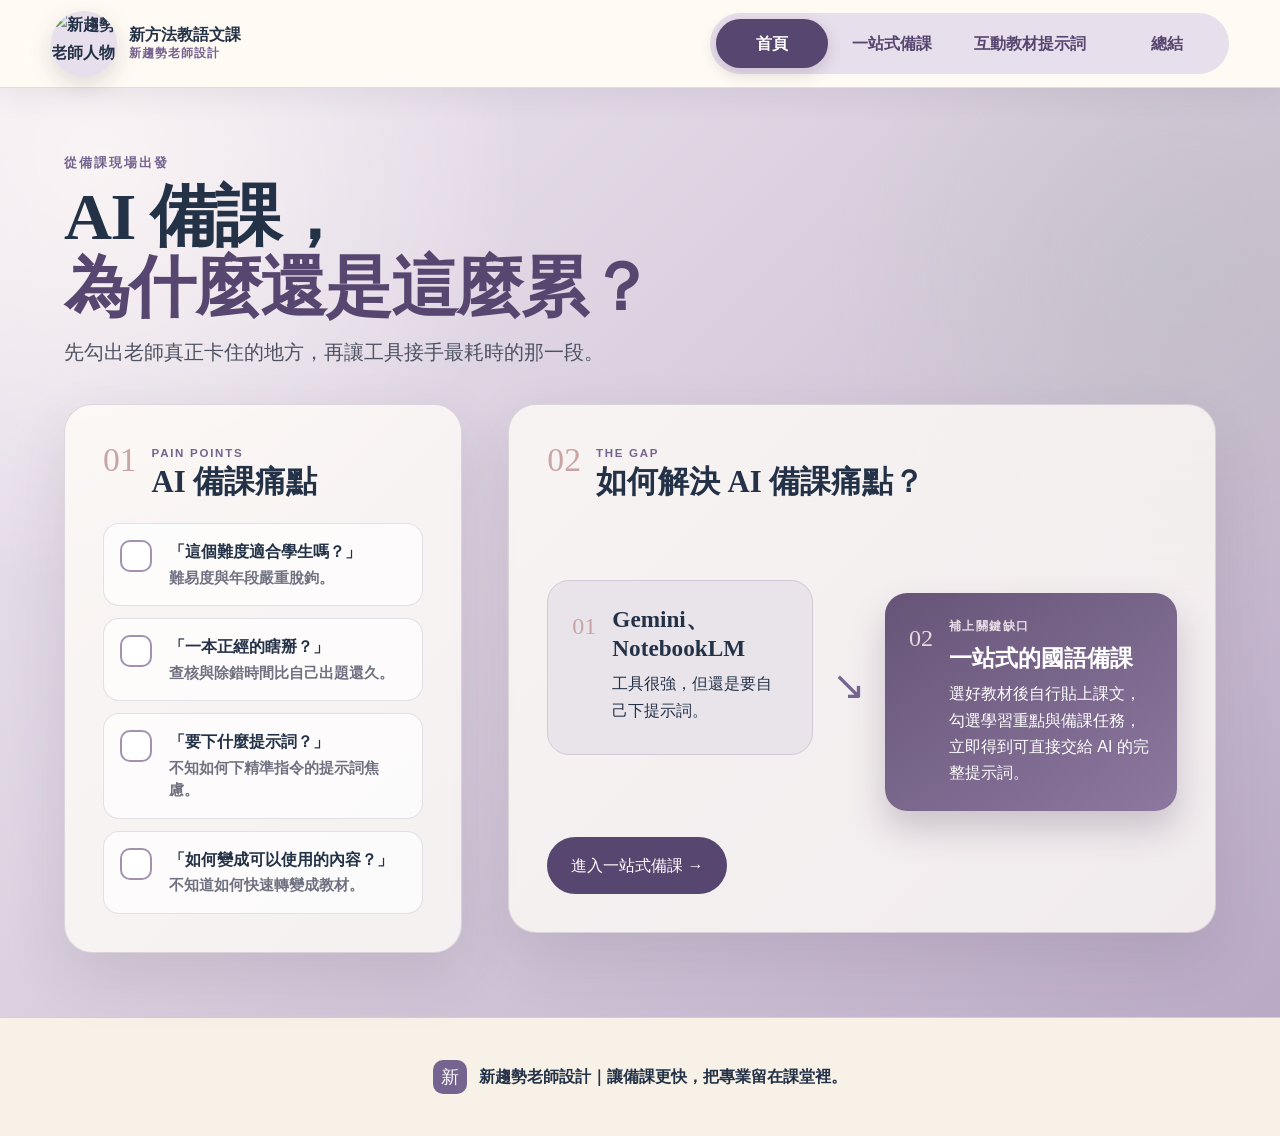
==== index.html @ d9514233 "匯入朋友 lesson-prep-public 並換新趨勢老師品牌＋第一輪優化" ====
<!doctype html>
<html lang="zh-Hant">
<head>
  <meta charset="utf-8">
  <meta name="viewport" content="width=device-width, initial-scale=1">
  <meta name="description" content="新趨勢老師設計的國語備課工具：從 AI 備課痛點出發，自行貼上課文、聚焦學習重點並產生完整共備提示詞。">
  <title>與 AI 共備：一站式的國語備課｜新趨勢老師高效版</title>
  <link rel="stylesheet" href="styles.css?v=20261012-interactive-links">
</head>
<body>
  <a class="skip-link" href="#home-panel">跳到主要內容</a>
  <header class="site-header">
    <a class="brand" href="#home" data-tab-link="home" aria-label="回到首頁">
      <img class="brand-avatar" src="assets/my-avatar.png" alt="新趨勢老師人物 Logo">
      <span class="brand-copy"><strong>新方法教語文課</strong><small>新趨勢老師設計</small></span>
    </a>
    <nav class="page-tabs" role="tablist" aria-label="演講分頁">
      <button type="button" id="tab-home" role="tab" aria-selected="true" aria-controls="home-panel" data-tab="home">首頁</button>
      <button type="button" id="tab-prep" role="tab" aria-selected="false" aria-controls="prep-panel" data-tab="prep" tabindex="-1">一站式備課</button>
      <button type="button" id="tab-interactive" role="tab" aria-selected="false" aria-controls="interactive-panel" data-tab="interactive" tabindex="-1">互動教材提示詞</button>
      <button type="button" id="tab-closing" role="tab" aria-selected="false" aria-controls="closing-panel" data-tab="closing" tabindex="-1">總結</button>
    </nav>
  </header>

  <main>
    <section class="page-panel home-page" id="home-panel" role="tabpanel" aria-labelledby="tab-home">
      <div class="presentation-home">
        <div class="home-intro">
          <p class="eyebrow">從備課現場出發</p>
          <h1>AI 備課，<br><em>為什麼還是這麼累？</em></h1>
          <p class="home-lead">先勾出老師真正卡住的地方，再讓工具接手最耗時的那一段。</p>
        </div>
        <section class="pain-section" aria-labelledby="pain-title">
          <div class="presentation-heading"><span>01</span><div><p>PAIN POINTS</p><h2 id="pain-title">AI 備課痛點</h2></div></div>
          <div class="pain-grid">
            <label class="pain-card"><input type="checkbox"><span class="pain-check" aria-hidden="true">✓</span><span><strong>「這個難度適合學生嗎？」</strong><small>難易度與年段嚴重脫鉤。</small></span></label>
            <label class="pain-card"><input type="checkbox"><span class="pain-check" aria-hidden="true">✓</span><span><strong>「一本正經的瞎掰？」</strong><small>查核與除錯時間比自己出題還久。</small></span></label>
            <label class="pain-card"><input type="checkbox"><span class="pain-check" aria-hidden="true">✓</span><span><strong>「要下什麼提示詞？」</strong><small>不知如何下精準指令的提示詞焦慮。</small></span></label>
            <label class="pain-card"><input type="checkbox"><span class="pain-check" aria-hidden="true">✓</span><span><strong>「如何變成可以使用的內容？」</strong><small>不知道如何快速轉變成教材。</small></span></label>
          </div>
        </section>
        <section class="solution-section" aria-labelledby="solution-title">
          <div class="presentation-heading"><span>02</span><div><p>THE GAP</p><h2 id="solution-title">如何解決 AI 備課痛點？</h2></div></div>
          <div class="solution-stair" aria-label="兩階段解決路徑">
            <article class="solution-step first"><span class="step-number">01</span><div><h3>Gemini、NotebookLM</h3><p>工具很強，但還是要自己下提示詞。</p></div></article>
            <div class="stair-arrow" aria-hidden="true">↘</div>
            <article class="solution-step second"><span class="step-number">02</span><div><p class="gap-label">補上關鍵缺口</p><h3>一站式的國語備課</h3><p>選好教材後自行貼上課文，勾選學習重點與備課任務，立即得到可直接交給 AI 的完整提示詞。</p></div></article>
          </div>
          <button class="primary presentation-cta" type="button" data-tab-jump="prep">進入一站式備課 →</button>
        </section>
      </div>
    </section>

    <section class="page-panel" id="prep-panel" role="tabpanel" aria-labelledby="tab-prep" hidden>
      <section class="hero prep-hero">
        <div class="hero-grid" id="top">
          <div>
            <p class="eyebrow">老師的國語備課捷徑・高效版</p>
            <h1>與 AI 共備：<br><em class="nowrap">一站式的國語備課</em></h1>
            <p class="lead">選好教材後自行貼上課文，勾選學習重點與備課任務，立即組成可直接交給 AI 的完整提示詞。</p>
            <a class="primary" href="#lesson-picker">開始備課</a>
          </div>
          <div class="hero-note" aria-label="四步驟說明">
            <span>01</span><p><b>選教材</b><br>版本、年級、課次、文體</p>
            <span>02</span><p><b>貼課文</b><br>由使用者自行貼上全文</p>
            <span>03</span><p><b>聚焦重點</b><br>選擇學習階段與學習重點</p>
            <span>04</span><p><b>交給 AI</b><br>複製提示詞，貼到 AI 直接對話使用</p>
          </div>
        </div>
      </section>
      <section class="section picker-section" id="lesson-picker" aria-labelledby="picker-title">
        <div class="section-heading"><p class="step">STEP 01</p><h2 id="picker-title">選擇這次要備的課</h2></div>
        <div class="picker-card">
          <label>課本版本<select id="publisher"><option value="">請選擇版本</option></select></label>
          <label>年級與冊別<select id="grade" disabled><option value="">請先選版本</option></select></label>
          <label>課次<select id="lesson" disabled><option value="">請先選年級</option></select></label>
          <label>文體<select id="genre"><option value="">請選擇文體</option><option value="記敘文">記敘文</option><option value="說明文">說明文</option><option value="議論文">議論文</option><option value="應用文">應用文</option><option value="故事">故事</option><option value="詩歌">詩歌</option></select></label>
        </div>
        <p class="data-status" id="data-status" role="status">只提供教材索引，不內建或公開任何課文全文。</p>
      </section>
      <section class="section text-section" id="text-section" aria-labelledby="text-title">
        <div class="section-heading"><p class="step">STEP 02</p><h2 id="text-title">自行貼上課文</h2><p>請自行貼上課文內容，文字只保留在目前頁面，不會上傳、儲存或公開。</p></div>
        <div class="paste-card">
          <div class="lesson-meta" id="lesson-meta">尚未選擇教材</div>
          <label for="lesson-input">課文全文</label>
          <textarea id="lesson-input" rows="16" placeholder="請在此貼上課文全文……" spellcheck="false"></textarea>
          <div class="paste-tools"><span id="text-count">尚未貼上課文</span><button type="button" class="clear-focus" id="clear-text">清除課文</button></div>
          <p class="privacy-note">隱私提醒：本工具不會保存您貼上的文字。重新整理或關閉頁面後，內容即會消失。</p>
        </div>
      </section>
      <section class="section focus-section" id="focus-section" aria-labelledby="focus-title">
        <div class="section-heading"><p class="step">STEP 03</p><h2 id="focus-title">聚焦學習重點</h2><p>此步驟為選填。先選學習階段，再勾選本課要聚焦的學習內容與學習表現；若不需要，可直接進入 AI 共備。</p></div>
        <div class="focus-stage-card">
          <label>學習階段<select id="learning-stage"><option value="">暫不使用學習重點</option><option value="第一學習階段（一、二年級）">第一學習階段（一、二年級）</option><option value="第二學習階段（三、四年級）">第二學習階段（三、四年級）</option><option value="第三學習階段（五、六年級）">第三學習階段（五、六年級）</option></select></label>
          <div class="focus-summary"><span id="focus-count">尚未選擇學習重點</span><button type="button" class="clear-focus" id="clear-focus">清除勾選</button></div>
        </div>
        <div class="focus-columns" id="focus-columns" hidden>
          <section class="focus-panel" aria-labelledby="content-focus-title"><h3 id="content-focus-title">學習內容</h3><p>文字篇章、文本表述與文化內涵</p><div id="content-options" class="focus-options"></div></section>
          <section class="focus-panel" aria-labelledby="performance-focus-title"><h3 id="performance-focus-title">學習表現</h3><p>聆聽、口語表達、識字、閱讀與寫作等</p><div id="performance-options" class="focus-options"></div></section>
        </div>
        <section class="reading-literacy-card" aria-labelledby="reading-literacy-title">
          <div class="reading-literacy-heading">
            <div><p class="step">議題融入・選填</p><h3 id="reading-literacy-title">閱讀素養教育實質內涵</h3><p>國民小學階段（閱 E1 ～ 閱 E14）</p></div>
            <label>選擇類別
              <select id="reading-category">
                <option value="">暫不使用閱讀素養教育實質內涵</option>
                <option value="閱讀的歷程">閱讀的歷程</option>
                <option value="閱讀的媒材">閱讀的媒材</option>
                <option value="閱讀的情境脈絡">閱讀的情境脈絡</option>
                <option value="閱讀的態度">閱讀的態度</option>
                <option value="全部顯示">全部顯示</option>
              </select>
            </label>
          </div>
          <div id="reading-options" class="focus-options reading-options" hidden></div>
        </section>
      </section>
      <section class="section task-section" id="task-section" aria-labelledby="task-title">
        <div class="section-heading"><p class="step">STEP 04</p><h2 id="task-title">這次想請 AI 協助什麼？</h2><p>可複選；系統會自動帶入版本、年級、課名與完整課文。產生後請複製完整提示詞，貼到 AI 直接對話使用。</p></div>
        <div class="task-grid" id="task-grid"></div>
        <label class="custom-note">補充需求（選填）<textarea id="custom-note" rows="3" placeholder="例如：班上學生喜歡小組討論，希望活動能加入平板操作。"></textarea></label>
        <div class="action-bar"><div><span id="selected-count">尚未選擇任務</span><small>提示詞會在下方即時產生</small></div><button class="primary" type="button" id="build-prompt">產生備課提示詞</button></div>
      </section>
      <section class="section prompt-section" id="prompt-section" hidden aria-labelledby="prompt-title">
        <div class="section-heading inline-heading"><div><p class="step">READY</p><h2 id="prompt-title">提示詞已經幫您整理好</h2></div><span class="ready-badge">可直接使用</span></div>
        <textarea id="prompt-output" aria-label="完整備課提示詞" spellcheck="false"></textarea>
        <div class="prompt-actions">
          <button class="primary" type="button" id="copy-prompt">複製完整提示詞</button>
          <button class="secondary" type="button" id="download-prompt">下載文字檔</button>
          <a class="secondary" href="https://chatgpt.com/" target="_blank" rel="noopener noreferrer">開啟 ChatGPT ↗</a>
          <a class="secondary" href="https://gemini.google.com/" target="_blank" rel="noopener noreferrer">開啟 Gemini ↗</a>
        </div>
        <p id="copy-status" class="copy-status" role="status"></p>
      </section>
    </section>

    <section class="page-panel interactive-page" id="interactive-panel" role="tabpanel" aria-labelledby="tab-interactive" hidden>
      <div class="interactive-header">
        <div>
          <p class="eyebrow">互動教材設計工具</p>
          <div class="interactive-title-row">
            <h2>互動教材提示詞</h2>
            <div class="interactive-example-links" aria-label="互動教材範例">
              <a href="https://sunny680228.github.io/math4-00/" target="_blank" rel="noopener noreferrer">數學四上互動網頁 ↗</a>
              <a href="https://gemini.google.com/share/62273dd88356?skid=3586a136-adeb-42b1-8697-9c8b07a0791b" target="_blank" rel="noopener noreferrer">寫作互動網頁 ↗</a>
            </div>
          </div>
          <p>選擇教材類型與設計需求，快速整理可交給 AI 使用的完整提示詞。</p>
        </div>
        <a class="secondary" href="https://sunny680228.github.io/Interactive-Web-new/" target="_blank" rel="noopener noreferrer">另開完整頁面 ↗</a>
      </div>
      <div class="interactive-frame-wrap">
        <iframe src="https://sunny680228.github.io/Interactive-Web-new/" title="互動教材提示詞網站" loading="lazy"></iframe>
      </div>
    </section>

    <section class="page-panel closing-page" id="closing-panel" role="tabpanel" aria-labelledby="tab-closing" hidden>
      <div class="closing-stage">
        <div class="closing-spark spark-one" aria-hidden="true">✦</div><div class="closing-spark spark-two" aria-hidden="true">✦</div>
        <div class="closing-copy">
          <p class="eyebrow">把時間還給教學</p>
          <h2><span>別把備課變成</span><em>提示詞的苦工</em></h2>
          <p class="closing-line">讓工具成為你最高效的教學助手。</p>
          <div class="closing-chips" aria-label="結語重點"><span>少一點重複工</span><span>多一點教學判斷</span><span>提示詞交給工具</span><span>專業留給老師</span></div>
          <div class="closing-actions"><button class="primary" type="button" data-tab-jump="prep">再看一次備課工具</button><button class="secondary" type="button" data-tab-jump="home">回到首頁</button></div>
        </div>
        <div class="closing-visual" aria-label="新趨勢老師與 AI 共備">
          <div class="orbit orbit-one"><span>AI</span></div><div class="orbit orbit-two"><span>教學</span></div>
          <div class="avatar-halo"><img src="assets/my-avatar.png" alt="新趨勢老師人物"></div>
          <p>工具做苦工<br><strong>老師做判斷</strong></p>
        </div>
      </div>
    </section>
  </main>
  <footer><span class="brand-mark small">新</span><p>新趨勢老師設計｜讓備課更快，把專業留在課堂裡。</p></footer>
  <script src="learning-focus-data.js?v=20260902-public"></script>
  <script src="public-data.js?v=20260902-writing-prompt"></script>
  <script src="script.js?v=20261012-reading-literacy"></script>
</body>
</html>
---- styles.css ----
:root{--paper:#f7f1e7;--paper2:#fffaf1;--ink:#243247;--muted:#6f7180;--purple:#75648f;--purple-dark:#57466f;--sage:#a8b8a5;--rose:#c9a4a4;--line:#d9cfc1;--white:#fffdf8;--shadow:0 18px 50px rgba(64,48,78,.10)}
*{box-sizing:border-box}html{scroll-behavior:smooth}body{margin:0;background:var(--paper);color:var(--ink);font-family:"Noto Sans TC","Microsoft JhengHei",sans-serif;line-height:1.75}.skip-link{position:absolute;left:-9999px}.skip-link:focus{left:1rem;top:1rem;z-index:9;background:#fff;padding:.5rem 1rem}.hero{min-height:650px;padding:24px max(5vw,24px) 80px;background:radial-gradient(circle at 80% 20%,rgba(168,184,165,.34),transparent 30%),linear-gradient(135deg,#f8f1e5 0%,#eee6f1 100%);border-bottom:1px solid var(--line)}.nav{max-width:1180px;margin:auto;display:flex;justify-content:space-between;align-items:center}.brand{display:flex;align-items:center;gap:.75rem;color:var(--ink);font-weight:800;text-decoration:none}.brand-avatar{width:58px;height:58px;object-fit:contain;flex:0 0 auto;filter:drop-shadow(0 5px 8px rgba(64,48,78,.12))}.brand-copy{display:grid;line-height:1.28}.brand-copy strong{font-size:1rem}.brand-copy small{color:var(--purple);font-size:.78rem;letter-spacing:.08em}.brand-mark{width:44px;height:44px;display:grid;place-items:center;border-radius:13px;background:var(--purple);color:white;font-family:serif;font-size:1.55rem}.source-link{color:var(--purple-dark);font-weight:700;text-decoration:none;border-bottom:1px solid}.hero-grid{max-width:1180px;margin:76px auto 0;display:grid;grid-template-columns:1.4fr .8fr;gap:8vw;align-items:center}.eyebrow,.step{font-size:.8rem;letter-spacing:.15em;color:var(--purple);font-weight:900;margin:0 0 .5rem}.hero h1{font-family:"Noto Serif TC","PMingLiU",serif;font-size:clamp(2.2rem,4.2vw,4rem);line-height:1.12;margin:.3rem 0 1.4rem;font-weight:800}.hero h1 em{font-style:normal;color:var(--purple)}.nowrap{white-space:nowrap}.lead{max-width:650px;font-size:1.18rem;color:#4f5867}.primary,.secondary{display:inline-flex;justify-content:center;align-items:center;border-radius:999px;padding:.8rem 1.35rem;font-weight:800;text-decoration:none;cursor:pointer;font:inherit}.primary{background:var(--purple-dark);color:white;border:2px solid var(--purple-dark)}.secondary{background:transparent;color:var(--purple-dark);border:1px solid var(--purple)}.hero .primary{margin-top:1.5rem}.hero-note{background:rgba(255,253,248,.74);border:1px solid rgba(117,100,143,.2);box-shadow:var(--shadow);padding:1.65rem 1.8rem 1.3rem;border-radius:28px;display:grid;grid-template-columns:auto 1fr;gap:.35rem 1rem}.hero-note span{font-family:serif;color:var(--rose);font-size:1.8rem}.hero-note p{margin:.2rem 0 .7rem}.section{max-width:1100px;margin:0 auto;padding:80px 24px}.section-heading{margin-bottom:28px}.section-heading h2{font-family:"Noto Serif TC","PMingLiU",serif;font-size:clamp(2rem,4vw,3.2rem);margin:0;line-height:1.2}.section-heading>p:last-child{color:var(--muted)}.picker-card{display:grid;grid-template-columns:repeat(3,1fr);gap:18px;background:var(--white);border:1px solid var(--line);border-radius:24px;padding:28px;box-shadow:var(--shadow)}label{font-weight:800}select,textarea{width:100%;margin-top:.5rem;padding:.9rem 1rem;border:1px solid #bcb2c7;border-radius:12px;background:white;color:var(--ink);font:inherit}select:focus,textarea:focus,button:focus,a:focus{outline:3px solid rgba(117,100,143,.28);outline-offset:2px}.data-status{font-size:.93rem;color:var(--muted)}.text-section{padding-top:35px}.inline-heading{display:flex;justify-content:space-between;align-items:end;gap:1rem}.text-tools{display:flex;gap:.5rem}.text-tools button{background:var(--white);border:1px solid var(--line);border-radius:10px;padding:.55rem .8rem;font-weight:800}.lesson-paper{background:var(--white);border:1px solid var(--line);border-radius:8px;padding:clamp(24px,5vw,62px);box-shadow:var(--shadow);position:relative}.lesson-paper:before{content:"";position:absolute;left:18px;top:0;bottom:0;border-left:1px solid rgba(201,164,164,.48)}.lesson-meta{color:var(--purple);font-weight:800;margin-bottom:1.4rem}pre{font-family:"Noto Serif TC","PMingLiU",serif;white-space:pre-wrap;word-break:break-word;margin:0;font-size:1.16rem;line-height:2}.task-section{max-width:1180px}.task-grid{display:grid;grid-template-columns:repeat(3,1fr);gap:16px}.task-card{position:relative;display:block;background:var(--white);border:2px solid transparent;border-radius:20px;padding:22px;cursor:pointer;min-height:160px;transition:.18s}.task-card:hover{transform:translateY(-3px);box-shadow:var(--shadow)}.task-card:has(input:checked){border-color:var(--purple);background:#f3eef6}.task-card input{position:absolute;right:18px;top:18px;width:21px;height:21px;accent-color:var(--purple)}.task-card strong{font-family:"Noto Serif TC","PMingLiU",serif;display:block;font-size:1.3rem;margin-bottom:.5rem;padding-right:1.4rem}.task-card small{display:block;color:var(--muted);font-weight:500;line-height:1.6}.custom-note{display:block;margin-top:22px}.action-bar{position:sticky;bottom:12px;z-index:5;margin-top:22px;padding:14px 18px;border-radius:18px;background:rgba(36,50,71,.94);color:white;display:flex;align-items:center;justify-content:space-between;box-shadow:var(--shadow);backdrop-filter:blur(8px)}.action-bar small{display:block;color:#d9d5df}.action-bar .primary{background:white;color:var(--purple-dark);border-color:white}.prompt-section{padding-top:40px}.ready-badge{background:var(--sage);padding:.35rem .8rem;border-radius:99px;font-weight:800}#prompt-output{min-height:460px;background:#272432;color:#f9f3e8;border:0;border-radius:20px;padding:24px;font-family:Consolas,"Microsoft JhengHei",monospace;line-height:1.7}.prompt-actions{display:flex;flex-wrap:wrap;gap:10px;margin-top:16px}.copy-status{color:var(--purple-dark);font-weight:800;min-height:1.6em}footer{padding:42px 24px;display:flex;justify-content:center;align-items:center;gap:12px;border-top:1px solid var(--line)}.brand-mark.small{width:34px;height:34px;font-size:1.1rem;border-radius:10px}footer p{margin:0;font-weight:700}
.picker-card{grid-template-columns:repeat(4,1fr)}
@media(max-width:820px){.hero{min-height:auto;padding-bottom:60px}.hero-grid{margin-top:52px;grid-template-columns:1fr}.hero h1{font-size:clamp(1.9rem,8vw,2.6rem)}.hero-note{margin-top:12px}.picker-card,.task-grid{grid-template-columns:1fr}.section{padding:58px 18px}.nav .source-link{font-size:.8rem}.brand-avatar{width:48px;height:48px}.brand-copy strong{display:none}.brand-copy small{font-size:.72rem}.inline-heading{align-items:flex-start}.action-bar{bottom:8px}.lesson-paper:before{left:10px}}
@media(prefers-reduced-motion:reduce){html{scroll-behavior:auto}.task-card{transition:none}}
.focus-section{padding-top:35px}.focus-stage-card{display:grid;grid-template-columns:minmax(260px,420px) 1fr;gap:24px;align-items:end;background:var(--white);border:1px solid var(--line);border-radius:20px;padding:22px 24px;box-shadow:var(--shadow)}.focus-summary{display:flex;justify-content:flex-end;align-items:center;gap:14px;color:var(--purple-dark);font-weight:800}.clear-focus{border:1px solid var(--purple);background:white;color:var(--purple-dark);border-radius:999px;padding:.55rem .9rem;font:inherit;font-weight:800;cursor:pointer}.focus-columns{display:grid;grid-template-columns:1fr 1fr;gap:20px;margin-top:20px}.focus-panel{background:var(--white);border:1px solid var(--line);border-radius:20px;padding:24px;min-width:0}.focus-panel h3{font-family:"Noto Serif TC","PMingLiU",serif;font-size:1.55rem;margin:0}.focus-panel>p{color:var(--muted);margin:.25rem 0 1.25rem}.focus-options{display:grid;gap:14px;max-height:620px;overflow:auto;padding-right:6px}.focus-category{border-top:1px solid var(--line);padding-top:12px}.focus-category:first-child{border-top:0;padding-top:0}.focus-category h4{color:var(--purple);margin:0 0 .55rem;font-size:1rem}.focus-item{display:grid;grid-template-columns:auto 1fr;gap:.65rem;align-items:start;padding:.55rem .65rem;border-radius:10px;font-weight:600;line-height:1.55;cursor:pointer}.focus-item:hover{background:#f3eef6}.focus-item:has(input:checked){background:#ede7f2;color:var(--purple-dark)}.focus-item input{width:19px;height:19px;margin-top:.2rem;accent-color:var(--purple)}.focus-code{font-weight:900}.focus-description{display:block;font-weight:500;color:var(--ink)}
@media(max-width:820px){.focus-stage-card,.focus-columns{grid-template-columns:1fr}.focus-summary{justify-content:space-between;align-items:flex-start}.focus-options{max-height:none}.focus-panel{padding:20px}}
@keyframes avatar-float{0%,100%{transform:translateY(0) rotate(-1deg)}50%{transform:translateY(-7px) rotate(1deg)}}
.brand-avatar{width:78px;height:78px;filter:drop-shadow(0 8px 11px rgba(64,48,78,.16));animation:avatar-float 3.6s ease-in-out infinite;transform-origin:center bottom}
@media(max-width:820px){.brand-avatar{width:62px;height:62px}}
@media(prefers-reduced-motion:reduce){.brand-avatar{animation:none}}
.public-badge{display:inline-flex;align-items:center;padding:.45rem .9rem;border:1px solid rgba(117,100,143,.35);border-radius:999px;color:var(--purple-dark);background:rgba(255,253,248,.72);font-size:.88rem;font-weight:800}.paste-card{background:var(--white);border:1px solid var(--line);border-radius:24px;padding:clamp(22px,4vw,36px);box-shadow:var(--shadow)}#lesson-input{min-height:360px;font-family:"Noto Serif TC","PMingLiU",serif;font-size:1.08rem;line-height:1.9;resize:vertical}.paste-tools{display:flex;justify-content:space-between;align-items:center;gap:1rem;margin-top:12px;color:var(--purple-dark);font-weight:800}.privacy-note{margin:18px 0 0;padding:12px 15px;border-radius:12px;background:#f3eef6;color:#57466f;font-size:.9rem}.paste-card .lesson-meta{margin-bottom:1rem}@media(max-width:820px){.public-badge{font-size:.72rem;padding:.35rem .65rem}.paste-tools{align-items:flex-start}.paste-card{padding:20px}#lesson-input{min-height:300px}}
.hero{background:radial-gradient(circle at 14% 18%,rgba(255,250,247,.58),transparent 31%),radial-gradient(circle at 84% 24%,rgba(226,218,232,.52),transparent 28%),linear-gradient(135deg,#e9e1ed 0%,#cbbfd5 54%,#aa9ab8 100%);border-bottom-color:#9b8baa}.hero-note{background:rgba(255,253,248,.86);border-color:rgba(87,70,111,.24)}.public-badge{background:rgba(255,253,248,.86);border-color:rgba(87,70,111,.32);box-shadow:0 8px 24px rgba(64,48,78,.1)}

/* 演講分頁 */
[hidden]{display:none!important}.site-header{position:sticky;top:0;z-index:20;min-height:88px;padding:10px max(4vw,24px);display:flex;align-items:center;justify-content:space-between;gap:24px;background:rgba(255,250,244,.94);border-bottom:1px solid rgba(117,100,143,.2);box-shadow:0 8px 30px rgba(64,48,78,.08);backdrop-filter:blur(14px)}.site-header .brand-avatar{width:66px;height:66px}.page-tabs{display:flex;gap:8px;padding:6px;background:#e8dfec;border-radius:999px}.page-tabs button{min-width:112px;padding:.68rem 1.05rem;border:0;border-radius:999px;background:transparent;color:var(--purple-dark);font:inherit;font-weight:900;cursor:pointer}.page-tabs button[aria-selected="true"]{background:var(--purple-dark);color:white;box-shadow:0 5px 16px rgba(64,48,78,.2)}.page-panel{min-width:0}.presentation-home{min-height:calc(100vh - 88px);padding:clamp(42px,5vw,72px) max(5vw,28px);display:grid;grid-template-columns:minmax(290px,.76fr) minmax(520px,1.35fr);grid-template-areas:"intro intro" "pain solution";gap:34px 46px;background:radial-gradient(circle at 8% 8%,rgba(255,250,247,.72),transparent 29%),radial-gradient(circle at 92% 20%,rgba(168,184,165,.28),transparent 25%),linear-gradient(135deg,#eee7f1 0%,#d8cddd 48%,#b9a9c5 100%)}.home-intro{grid-area:intro;max-width:1050px}.home-intro h1{margin:.1rem 0 .65rem;font-family:"Noto Serif TC","PMingLiU",serif;font-size:clamp(2.5rem,5.2vw,5.2rem);line-height:1.06;letter-spacing:-.025em}.home-intro h1 em{font-style:normal;color:var(--purple-dark)}.home-lead{margin:0;max-width:780px;font-size:clamp(1rem,1.6vw,1.28rem);color:#4e5262}.pain-section{grid-area:pain}.solution-section{grid-area:solution}.pain-section,.solution-section{background:rgba(255,253,248,.78);border:1px solid rgba(87,70,111,.18);border-radius:28px;padding:clamp(24px,3vw,38px);box-shadow:0 24px 60px rgba(64,48,78,.12);align-self:start}.presentation-heading{display:flex;align-items:flex-start;gap:15px;margin-bottom:22px}.presentation-heading>span{font-family:"Noto Serif TC",serif;font-size:2.1rem;line-height:1;color:var(--rose)}.presentation-heading p{margin:0;color:var(--purple);font-size:.72rem;font-weight:900;letter-spacing:.15em}.presentation-heading h2{margin:.1rem 0 0;font-family:"Noto Serif TC","PMingLiU",serif;font-size:clamp(1.55rem,2.4vw,2.35rem);line-height:1.2}.pain-grid{display:grid;gap:12px}.pain-card{position:relative;display:grid;grid-template-columns:36px 1fr;gap:13px;align-items:start;padding:16px;border:1px solid rgba(117,100,143,.19);border-radius:16px;background:rgba(255,255,255,.68);cursor:pointer;transition:.18s ease}.pain-card:hover{transform:translateX(5px);border-color:var(--purple)}.pain-card input{position:absolute;opacity:0;pointer-events:none}.pain-check{width:32px;height:32px;display:grid;place-items:center;border:2px solid #a392af;border-radius:10px;color:transparent;background:white;font-size:1.1rem;font-weight:900;transition:.18s}.pain-card:has(input:checked){background:#eee7f2;border-color:var(--purple)}.pain-card:has(input:checked) .pain-check{color:white;background:var(--purple-dark);border-color:var(--purple-dark);transform:rotate(-5deg)}.pain-card strong{display:block;line-height:1.45}.pain-card small{display:block;margin-top:3px;color:var(--muted);font-size:.92rem;line-height:1.55}.solution-stair{position:relative;display:grid;grid-template-columns:1fr 52px 1.1fr;align-items:center;gap:10px}.solution-step{min-height:175px;padding:24px;border-radius:22px;display:flex;gap:16px;align-items:flex-start}.solution-step.first{background:#e8e4ea;border:1px solid #d3c8d8}.solution-step.second{margin-top:70px;background:linear-gradient(145deg,#665477,#8d789f);color:white;box-shadow:0 18px 35px rgba(74,57,88,.24)}.step-number{font-family:"Noto Serif TC",serif;font-size:1.5rem;color:var(--rose)}.solution-step.second .step-number{color:#ead7dc}.solution-step h3{margin:0 0 .55rem;font-family:"Noto Serif TC","PMingLiU",serif;font-size:1.45rem;line-height:1.25}.solution-step p{margin:0;line-height:1.65}.gap-label{font-size:.75rem!important;letter-spacing:.12em;font-weight:900;color:#eadde8;margin-bottom:.4rem!important}.stair-arrow{font-size:2.5rem;color:var(--purple);text-align:center;transform:translateY(18px)}.presentation-cta{margin-top:26px}.prep-hero{min-height:560px}.prep-hero .hero-grid{margin-top:44px}.closing-page{background:linear-gradient(135deg,#f1eaf2 0%,#d8ccdf 50%,#a895b7 100%)}.closing-stage{position:relative;min-height:calc(100vh - 88px);padding:clamp(50px,7vw,90px) max(6vw,30px);display:grid;grid-template-columns:1.2fr .8fr;gap:7vw;align-items:center;overflow:hidden}.closing-copy{position:relative;z-index:2}.closing-copy h2{margin:.15rem 0 .8rem;font-family:"Noto Serif TC","PMingLiU",serif;font-size:clamp(3rem,6.2vw,6.7rem);line-height:1.05;letter-spacing:-.04em}.closing-copy h2 em{font-style:normal;color:var(--purple-dark);text-decoration:underline;text-decoration-color:rgba(201,164,164,.75);text-decoration-thickness:.12em;text-underline-offset:.12em}.closing-line{font-size:clamp(1.25rem,2.1vw,2rem);font-weight:800;color:#4e455b}.closing-chips{display:flex;flex-wrap:wrap;gap:10px;margin:30px 0}.closing-chips span{padding:.58rem 1rem;border-radius:999px;background:rgba(255,253,248,.78);border:1px solid rgba(87,70,111,.18);font-weight:800}.closing-actions{display:flex;flex-wrap:wrap;gap:10px}.closing-visual{position:relative;min-height:480px;display:grid;place-items:center}.avatar-halo{position:relative;z-index:3;width:min(330px,70vw);aspect-ratio:1;display:grid;place-items:center;border-radius:50%;background:radial-gradient(circle,#fffdf8 0 58%,rgba(255,253,248,.3) 59% 67%,transparent 68%);filter:drop-shadow(0 26px 35px rgba(64,48,78,.2))}.avatar-halo img{width:78%;height:78%;object-fit:contain;animation:avatar-float 3.6s ease-in-out infinite}.closing-visual>p{position:absolute;z-index:5;bottom:6%;right:2%;margin:0;padding:13px 18px;border-radius:16px;background:#fffdf8;box-shadow:var(--shadow);font-weight:700;line-height:1.45;transform:rotate(-3deg)}.closing-visual>p strong{color:var(--purple-dark);font-size:1.15rem}.orbit{position:absolute;z-index:1;border:2px dashed rgba(87,70,111,.38);border-radius:50%;animation:orbit-spin 15s linear infinite}.orbit span{position:absolute;top:0;left:50%;transform:translate(-50%,-50%);width:58px;height:58px;display:grid;place-items:center;border-radius:50%;background:var(--purple-dark);color:white;font-weight:900}.orbit-one{width:390px;height:390px}.orbit-two{width:470px;height:470px;animation-direction:reverse;animation-duration:20s}.orbit-two span{background:var(--sage);color:var(--ink)}@keyframes orbit-spin{to{transform:rotate(360deg)}}.closing-spark{position:absolute;color:rgba(255,253,248,.85);font-size:clamp(3rem,7vw,7rem);animation:spark-pulse 2.4s ease-in-out infinite}.spark-one{top:8%;right:7%}.spark-two{bottom:10%;left:44%;animation-delay:.8s}@keyframes spark-pulse{50%{transform:scale(1.16) rotate(12deg);opacity:.6}}
@media(max-width:980px){.site-header{align-items:center}.presentation-home{grid-template-columns:1fr;grid-template-areas:"intro" "pain" "solution"}.solution-stair{grid-template-columns:1fr}.solution-step.second{margin-top:0}.stair-arrow{transform:rotate(45deg);height:40px}.closing-stage{grid-template-columns:1fr}.closing-visual{min-height:410px}.orbit-two{width:400px;height:400px}.orbit-one{width:330px;height:330px}}
@media(max-width:700px){.site-header{position:relative;flex-direction:column;padding:12px 16px}.site-header .brand-avatar{width:58px;height:58px}.site-header .brand-copy strong{display:block}.page-tabs{width:100%;border-radius:18px}.page-tabs button{flex:1;min-width:0;padding:.65rem .45rem;font-size:.86rem}.presentation-home{min-height:auto;padding:42px 18px;gap:24px}.pain-section,.solution-section{padding:22px;border-radius:22px}.solution-step{min-height:auto}.home-intro h1{font-size:2.55rem}.closing-stage{min-height:auto;padding:56px 20px}.closing-copy h2{font-size:3.2rem}.closing-visual{min-height:340px}.avatar-halo{width:250px}.orbit-one{width:270px;height:270px}.orbit-two{width:320px;height:320px}.closing-visual>p{right:0;bottom:0}.prep-hero{min-height:auto}.prep-hero .hero-grid{margin-top:35px}}
@media(prefers-reduced-motion:reduce){.avatar-halo img,.orbit,.closing-spark{animation:none}.pain-card{transition:none}}

/* 互動教材提示詞分頁與尾頁標題一致性 */
.closing-copy h2 span,.closing-copy h2 em{display:block;font-size:1em;line-height:inherit;font-weight:inherit}.interactive-page{min-height:calc(100vh - 88px);padding:30px max(4vw,24px) 44px;background:linear-gradient(135deg,#eee7f1 0%,#d8cddd 56%,#b9a9c5 100%)}.interactive-header{max-width:1400px;margin:0 auto 20px;display:flex;align-items:end;justify-content:space-between;gap:24px}.interactive-header h2{margin:0;font-family:"Noto Serif TC","PMingLiU",serif;font-size:clamp(2rem,4vw,3.7rem);line-height:1.15}.interactive-header p:last-child{margin:.6rem 0 0;color:#4e5262}.interactive-frame-wrap{max-width:1400px;height:calc(100vh - 245px);min-height:620px;margin:auto;padding:10px;border:1px solid rgba(87,70,111,.2);border-radius:24px;background:rgba(255,253,248,.72);box-shadow:0 24px 60px rgba(64,48,78,.15);overflow:hidden}.interactive-frame-wrap iframe{display:block;width:100%;height:100%;border:0;border-radius:16px;background:#fffdf8}
@media(max-width:900px){.page-tabs button{min-width:0}.interactive-header{align-items:flex-start;flex-direction:column}.interactive-frame-wrap{height:72vh;min-height:540px}}
@media(max-width:700px){.page-tabs{display:grid;grid-template-columns:repeat(2,1fr)}.page-tabs button{white-space:nowrap;font-size:.82rem}.interactive-page{padding:28px 14px}.interactive-frame-wrap{height:70vh;min-height:500px;padding:6px;border-radius:18px}}

/* 尾頁主標與其他主要分頁標題使用相同字級 */
.closing-copy h2{font-size:clamp(2.2rem,4.2vw,4rem)}
@media(max-width:700px){.closing-copy h2{font-size:2.6rem}}

/* STEP 03：閱讀素養教育實質內涵 */
.reading-literacy-card{margin-top:20px;padding:24px;background:linear-gradient(145deg,#fffdf8,#f1ebf4);border:1px solid rgba(117,100,143,.24);border-radius:20px;box-shadow:var(--shadow)}.reading-literacy-heading{display:grid;grid-template-columns:1fr minmax(280px,420px);gap:28px;align-items:end}.reading-literacy-heading h3{margin:0;font-family:"Noto Serif TC","PMingLiU",serif;font-size:1.7rem}.reading-literacy-heading p:last-child{margin:.35rem 0 0;color:var(--muted)}.reading-options{margin-top:22px;grid-template-columns:repeat(2,minmax(0,1fr));max-height:none}.reading-options .focus-category{border-top:0;padding:16px;border-radius:16px;background:rgba(255,255,255,.7)}
@media(max-width:820px){.reading-literacy-heading{grid-template-columns:1fr}.reading-options{grid-template-columns:1fr}.reading-literacy-card{padding:20px}}

/* 互動教材範例連結 */
.interactive-title-row{display:flex;align-items:center;flex-wrap:wrap;gap:14px 20px}.interactive-example-links{display:flex;flex-wrap:wrap;gap:9px}.interactive-example-links a{display:inline-flex;align-items:center;padding:.52rem .85rem;border:1px solid rgba(87,70,111,.32);border-radius:999px;background:rgba(255,253,248,.82);color:var(--purple-dark);font-size:.9rem;font-weight:900;text-decoration:none;box-shadow:0 6px 18px rgba(64,48,78,.08);transition:.18s ease}.interactive-example-links a:hover{transform:translateY(-2px);background:#fffdf8;border-color:var(--purple)}
@media(max-width:700px){.interactive-title-row{align-items:flex-start;flex-direction:column}.interactive-example-links{width:100%}.interactive-example-links a{flex:1;justify-content:center;min-width:150px}}

/* 新趨勢老師頭像：圓形裁切＋備用底色（圖片缺失時不破版） */
.brand-avatar{border-radius:50%;object-fit:cover;background:#e8dfec}
.avatar-halo{overflow:hidden}
.avatar-halo img{width:100%;height:100%;object-fit:cover;border-radius:50%;background:#e8dfec}
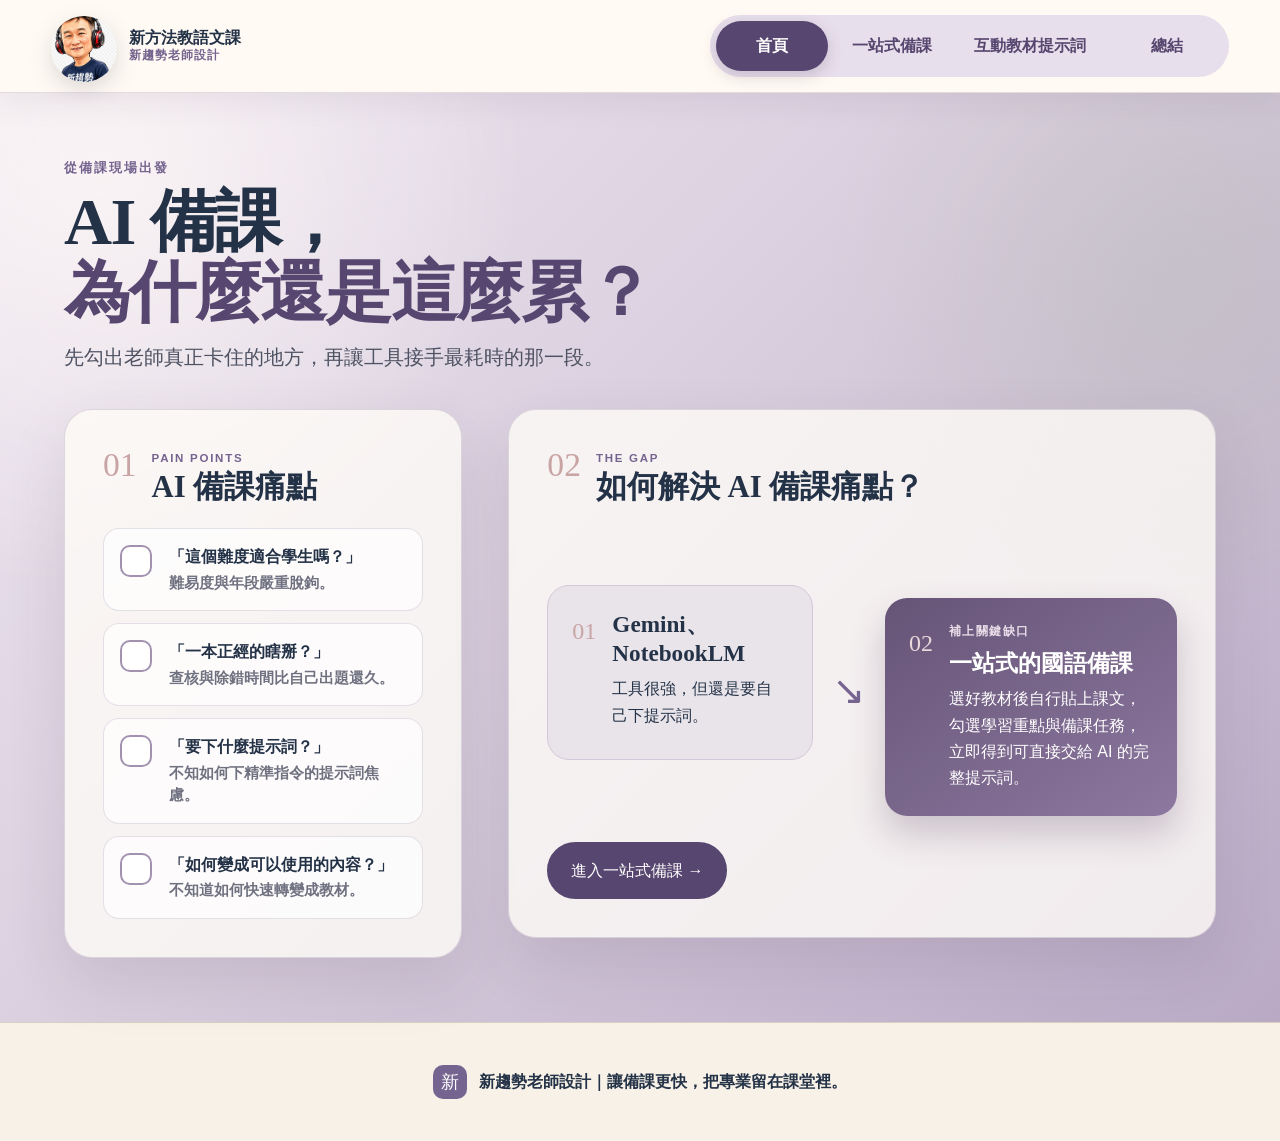
==== commit 9ab03d1d: "頭像歸位＋頁首下移6px＋favicon內嵌＋驗收通過" ====
--- a/index.html
+++ b/index.html
@@ -5,13 +5,14 @@
   <meta name="viewport" content="width=device-width, initial-scale=1">
   <meta name="description" content="新趨勢老師設計的國語備課工具：從 AI 備課痛點出發，自行貼上課文、聚焦學習重點並產生完整共備提示詞。">
   <title>與 AI 共備：一站式的國語備課｜新趨勢老師高效版</title>
+  <link rel="icon" href="data:image/svg+xml,%3Csvg xmlns='http://www.w3.org/2000/svg' viewBox='0 0 64 64'%3E%3Crect width='64' height='64' rx='14' fill='%2357466f'/%3E%3Ctext x='32' y='44' font-size='34' text-anchor='middle' fill='white' font-family='serif'%3E%E6%96%B0%3C/text%3E%3C/svg%3E">
   <link rel="stylesheet" href="styles.css?v=20261012-interactive-links">
 </head>
 <body>
   <a class="skip-link" href="#home-panel">跳到主要內容</a>
   <header class="site-header">
     <a class="brand" href="#home" data-tab-link="home" aria-label="回到首頁">
-      <img class="brand-avatar" src="assets/my-avatar.png" alt="新趨勢老師人物 Logo">
+      <img class="brand-avatar" src="assets/my-avatar.jpg" alt="新趨勢老師人物 Logo">
       <span class="brand-copy"><strong>新方法教語文課</strong><small>新趨勢老師設計</small></span>
     </a>
     <nav class="page-tabs" role="tablist" aria-label="演講分頁">
@@ -166,7 +167,7 @@
         </div>
         <div class="closing-visual" aria-label="新趨勢老師與 AI 共備">
           <div class="orbit orbit-one"><span>AI</span></div><div class="orbit orbit-two"><span>教學</span></div>
-          <div class="avatar-halo"><img src="assets/my-avatar.png" alt="新趨勢老師人物"></div>
+          <div class="avatar-halo"><img src="assets/my-avatar.jpg" alt="新趨勢老師人物"></div>
           <p>工具做苦工<br><strong>老師做判斷</strong></p>
         </div>
       </div>
--- a/styles.css
+++ b/styles.css
@@ -13,7 +13,7 @@
 .hero{background:radial-gradient(circle at 14% 18%,rgba(255,250,247,.58),transparent 31%),radial-gradient(circle at 84% 24%,rgba(226,218,232,.52),transparent 28%),linear-gradient(135deg,#e9e1ed 0%,#cbbfd5 54%,#aa9ab8 100%);border-bottom-color:#9b8baa}.hero-note{background:rgba(255,253,248,.86);border-color:rgba(87,70,111,.24)}.public-badge{background:rgba(255,253,248,.86);border-color:rgba(87,70,111,.32);box-shadow:0 8px 24px rgba(64,48,78,.1)}
 
 /* 演講分頁 */
-[hidden]{display:none!important}.site-header{position:sticky;top:0;z-index:20;min-height:88px;padding:10px max(4vw,24px);display:flex;align-items:center;justify-content:space-between;gap:24px;background:rgba(255,250,244,.94);border-bottom:1px solid rgba(117,100,143,.2);box-shadow:0 8px 30px rgba(64,48,78,.08);backdrop-filter:blur(14px)}.site-header .brand-avatar{width:66px;height:66px}.page-tabs{display:flex;gap:8px;padding:6px;background:#e8dfec;border-radius:999px}.page-tabs button{min-width:112px;padding:.68rem 1.05rem;border:0;border-radius:999px;background:transparent;color:var(--purple-dark);font:inherit;font-weight:900;cursor:pointer}.page-tabs button[aria-selected="true"]{background:var(--purple-dark);color:white;box-shadow:0 5px 16px rgba(64,48,78,.2)}.page-panel{min-width:0}.presentation-home{min-height:calc(100vh - 88px);padding:clamp(42px,5vw,72px) max(5vw,28px);display:grid;grid-template-columns:minmax(290px,.76fr) minmax(520px,1.35fr);grid-template-areas:"intro intro" "pain solution";gap:34px 46px;background:radial-gradient(circle at 8% 8%,rgba(255,250,247,.72),transparent 29%),radial-gradient(circle at 92% 20%,rgba(168,184,165,.28),transparent 25%),linear-gradient(135deg,#eee7f1 0%,#d8cddd 48%,#b9a9c5 100%)}.home-intro{grid-area:intro;max-width:1050px}.home-intro h1{margin:.1rem 0 .65rem;font-family:"Noto Serif TC","PMingLiU",serif;font-size:clamp(2.5rem,5.2vw,5.2rem);line-height:1.06;letter-spacing:-.025em}.home-intro h1 em{font-style:normal;color:var(--purple-dark)}.home-lead{margin:0;max-width:780px;font-size:clamp(1rem,1.6vw,1.28rem);color:#4e5262}.pain-section{grid-area:pain}.solution-section{grid-area:solution}.pain-section,.solution-section{background:rgba(255,253,248,.78);border:1px solid rgba(87,70,111,.18);border-radius:28px;padding:clamp(24px,3vw,38px);box-shadow:0 24px 60px rgba(64,48,78,.12);align-self:start}.presentation-heading{display:flex;align-items:flex-start;gap:15px;margin-bottom:22px}.presentation-heading>span{font-family:"Noto Serif TC",serif;font-size:2.1rem;line-height:1;color:var(--rose)}.presentation-heading p{margin:0;color:var(--purple);font-size:.72rem;font-weight:900;letter-spacing:.15em}.presentation-heading h2{margin:.1rem 0 0;font-family:"Noto Serif TC","PMingLiU",serif;font-size:clamp(1.55rem,2.4vw,2.35rem);line-height:1.2}.pain-grid{display:grid;gap:12px}.pain-card{position:relative;display:grid;grid-template-columns:36px 1fr;gap:13px;align-items:start;padding:16px;border:1px solid rgba(117,100,143,.19);border-radius:16px;background:rgba(255,255,255,.68);cursor:pointer;transition:.18s ease}.pain-card:hover{transform:translateX(5px);border-color:var(--purple)}.pain-card input{position:absolute;opacity:0;pointer-events:none}.pain-check{width:32px;height:32px;display:grid;place-items:center;border:2px solid #a392af;border-radius:10px;color:transparent;background:white;font-size:1.1rem;font-weight:900;transition:.18s}.pain-card:has(input:checked){background:#eee7f2;border-color:var(--purple)}.pain-card:has(input:checked) .pain-check{color:white;background:var(--purple-dark);border-color:var(--purple-dark);transform:rotate(-5deg)}.pain-card strong{display:block;line-height:1.45}.pain-card small{display:block;margin-top:3px;color:var(--muted);font-size:.92rem;line-height:1.55}.solution-stair{position:relative;display:grid;grid-template-columns:1fr 52px 1.1fr;align-items:center;gap:10px}.solution-step{min-height:175px;padding:24px;border-radius:22px;display:flex;gap:16px;align-items:flex-start}.solution-step.first{background:#e8e4ea;border:1px solid #d3c8d8}.solution-step.second{margin-top:70px;background:linear-gradient(145deg,#665477,#8d789f);color:white;box-shadow:0 18px 35px rgba(74,57,88,.24)}.step-number{font-family:"Noto Serif TC",serif;font-size:1.5rem;color:var(--rose)}.solution-step.second .step-number{color:#ead7dc}.solution-step h3{margin:0 0 .55rem;font-family:"Noto Serif TC","PMingLiU",serif;font-size:1.45rem;line-height:1.25}.solution-step p{margin:0;line-height:1.65}.gap-label{font-size:.75rem!important;letter-spacing:.12em;font-weight:900;color:#eadde8;margin-bottom:.4rem!important}.stair-arrow{font-size:2.5rem;color:var(--purple);text-align:center;transform:translateY(18px)}.presentation-cta{margin-top:26px}.prep-hero{min-height:560px}.prep-hero .hero-grid{margin-top:44px}.closing-page{background:linear-gradient(135deg,#f1eaf2 0%,#d8ccdf 50%,#a895b7 100%)}.closing-stage{position:relative;min-height:calc(100vh - 88px);padding:clamp(50px,7vw,90px) max(6vw,30px);display:grid;grid-template-columns:1.2fr .8fr;gap:7vw;align-items:center;overflow:hidden}.closing-copy{position:relative;z-index:2}.closing-copy h2{margin:.15rem 0 .8rem;font-family:"Noto Serif TC","PMingLiU",serif;font-size:clamp(3rem,6.2vw,6.7rem);line-height:1.05;letter-spacing:-.04em}.closing-copy h2 em{font-style:normal;color:var(--purple-dark);text-decoration:underline;text-decoration-color:rgba(201,164,164,.75);text-decoration-thickness:.12em;text-underline-offset:.12em}.closing-line{font-size:clamp(1.25rem,2.1vw,2rem);font-weight:800;color:#4e455b}.closing-chips{display:flex;flex-wrap:wrap;gap:10px;margin:30px 0}.closing-chips span{padding:.58rem 1rem;border-radius:999px;background:rgba(255,253,248,.78);border:1px solid rgba(87,70,111,.18);font-weight:800}.closing-actions{display:flex;flex-wrap:wrap;gap:10px}.closing-visual{position:relative;min-height:480px;display:grid;place-items:center}.avatar-halo{position:relative;z-index:3;width:min(330px,70vw);aspect-ratio:1;display:grid;place-items:center;border-radius:50%;background:radial-gradient(circle,#fffdf8 0 58%,rgba(255,253,248,.3) 59% 67%,transparent 68%);filter:drop-shadow(0 26px 35px rgba(64,48,78,.2))}.avatar-halo img{width:78%;height:78%;object-fit:contain;animation:avatar-float 3.6s ease-in-out infinite}.closing-visual>p{position:absolute;z-index:5;bottom:6%;right:2%;margin:0;padding:13px 18px;border-radius:16px;background:#fffdf8;box-shadow:var(--shadow);font-weight:700;line-height:1.45;transform:rotate(-3deg)}.closing-visual>p strong{color:var(--purple-dark);font-size:1.15rem}.orbit{position:absolute;z-index:1;border:2px dashed rgba(87,70,111,.38);border-radius:50%;animation:orbit-spin 15s linear infinite}.orbit span{position:absolute;top:0;left:50%;transform:translate(-50%,-50%);width:58px;height:58px;display:grid;place-items:center;border-radius:50%;background:var(--purple-dark);color:white;font-weight:900}.orbit-one{width:390px;height:390px}.orbit-two{width:470px;height:470px;animation-direction:reverse;animation-duration:20s}.orbit-two span{background:var(--sage);color:var(--ink)}@keyframes orbit-spin{to{transform:rotate(360deg)}}.closing-spark{position:absolute;color:rgba(255,253,248,.85);font-size:clamp(3rem,7vw,7rem);animation:spark-pulse 2.4s ease-in-out infinite}.spark-one{top:8%;right:7%}.spark-two{bottom:10%;left:44%;animation-delay:.8s}@keyframes spark-pulse{50%{transform:scale(1.16) rotate(12deg);opacity:.6}}
+[hidden]{display:none!important}.site-header{position:sticky;top:0;z-index:20;min-height:88px;padding:10px max(4vw,24px);display:flex;align-items:center;justify-content:space-between;gap:24px;background:rgba(255,250,244,.94);border-bottom:1px solid rgba(117,100,143,.2);box-shadow:0 8px 30px rgba(64,48,78,.08);backdrop-filter:blur(14px)}.site-header .brand-avatar{width:66px;height:66px;margin-top:6px}.page-tabs{display:flex;gap:8px;padding:6px;background:#e8dfec;border-radius:999px}.page-tabs button{min-width:112px;padding:.68rem 1.05rem;border:0;border-radius:999px;background:transparent;color:var(--purple-dark);font:inherit;font-weight:900;cursor:pointer}.page-tabs button[aria-selected="true"]{background:var(--purple-dark);color:white;box-shadow:0 5px 16px rgba(64,48,78,.2)}.page-panel{min-width:0}.presentation-home{min-height:calc(100vh - 88px);padding:clamp(42px,5vw,72px) max(5vw,28px);display:grid;grid-template-columns:minmax(290px,.76fr) minmax(520px,1.35fr);grid-template-areas:"intro intro" "pain solution";gap:34px 46px;background:radial-gradient(circle at 8% 8%,rgba(255,250,247,.72),transparent 29%),radial-gradient(circle at 92% 20%,rgba(168,184,165,.28),transparent 25%),linear-gradient(135deg,#eee7f1 0%,#d8cddd 48%,#b9a9c5 100%)}.home-intro{grid-area:intro;max-width:1050px}.home-intro h1{margin:.1rem 0 .65rem;font-family:"Noto Serif TC","PMingLiU",serif;font-size:clamp(2.5rem,5.2vw,5.2rem);line-height:1.06;letter-spacing:-.025em}.home-intro h1 em{font-style:normal;color:var(--purple-dark)}.home-lead{margin:0;max-width:780px;font-size:clamp(1rem,1.6vw,1.28rem);color:#4e5262}.pain-section{grid-area:pain}.solution-section{grid-area:solution}.pain-section,.solution-section{background:rgba(255,253,248,.78);border:1px solid rgba(87,70,111,.18);border-radius:28px;padding:clamp(24px,3vw,38px);box-shadow:0 24px 60px rgba(64,48,78,.12);align-self:start}.presentation-heading{display:flex;align-items:flex-start;gap:15px;margin-bottom:22px}.presentation-heading>span{font-family:"Noto Serif TC",serif;font-size:2.1rem;line-height:1;color:var(--rose)}.presentation-heading p{margin:0;color:var(--purple);font-size:.72rem;font-weight:900;letter-spacing:.15em}.presentation-heading h2{margin:.1rem 0 0;font-family:"Noto Serif TC","PMingLiU",serif;font-size:clamp(1.55rem,2.4vw,2.35rem);line-height:1.2}.pain-grid{display:grid;gap:12px}.pain-card{position:relative;display:grid;grid-template-columns:36px 1fr;gap:13px;align-items:start;padding:16px;border:1px solid rgba(117,100,143,.19);border-radius:16px;background:rgba(255,255,255,.68);cursor:pointer;transition:.18s ease}.pain-card:hover{transform:translateX(5px);border-color:var(--purple)}.pain-card input{position:absolute;opacity:0;pointer-events:none}.pain-check{width:32px;height:32px;display:grid;place-items:center;border:2px solid #a392af;border-radius:10px;color:transparent;background:white;font-size:1.1rem;font-weight:900;transition:.18s}.pain-card:has(input:checked){background:#eee7f2;border-color:var(--purple)}.pain-card:has(input:checked) .pain-check{color:white;background:var(--purple-dark);border-color:var(--purple-dark);transform:rotate(-5deg)}.pain-card strong{display:block;line-height:1.45}.pain-card small{display:block;margin-top:3px;color:var(--muted);font-size:.92rem;line-height:1.55}.solution-stair{position:relative;display:grid;grid-template-columns:1fr 52px 1.1fr;align-items:center;gap:10px}.solution-step{min-height:175px;padding:24px;border-radius:22px;display:flex;gap:16px;align-items:flex-start}.solution-step.first{background:#e8e4ea;border:1px solid #d3c8d8}.solution-step.second{margin-top:70px;background:linear-gradient(145deg,#665477,#8d789f);color:white;box-shadow:0 18px 35px rgba(74,57,88,.24)}.step-number{font-family:"Noto Serif TC",serif;font-size:1.5rem;color:var(--rose)}.solution-step.second .step-number{color:#ead7dc}.solution-step h3{margin:0 0 .55rem;font-family:"Noto Serif TC","PMingLiU",serif;font-size:1.45rem;line-height:1.25}.solution-step p{margin:0;line-height:1.65}.gap-label{font-size:.75rem!important;letter-spacing:.12em;font-weight:900;color:#eadde8;margin-bottom:.4rem!important}.stair-arrow{font-size:2.5rem;color:var(--purple);text-align:center;transform:translateY(18px)}.presentation-cta{margin-top:26px}.prep-hero{min-height:560px}.prep-hero .hero-grid{margin-top:44px}.closing-page{background:linear-gradient(135deg,#f1eaf2 0%,#d8ccdf 50%,#a895b7 100%)}.closing-stage{position:relative;min-height:calc(100vh - 88px);padding:clamp(50px,7vw,90px) max(6vw,30px);display:grid;grid-template-columns:1.2fr .8fr;gap:7vw;align-items:center;overflow:hidden}.closing-copy{position:relative;z-index:2}.closing-copy h2{margin:.15rem 0 .8rem;font-family:"Noto Serif TC","PMingLiU",serif;font-size:clamp(3rem,6.2vw,6.7rem);line-height:1.05;letter-spacing:-.04em}.closing-copy h2 em{font-style:normal;color:var(--purple-dark);text-decoration:underline;text-decoration-color:rgba(201,164,164,.75);text-decoration-thickness:.12em;text-underline-offset:.12em}.closing-line{font-size:clamp(1.25rem,2.1vw,2rem);font-weight:800;color:#4e455b}.closing-chips{display:flex;flex-wrap:wrap;gap:10px;margin:30px 0}.closing-chips span{padding:.58rem 1rem;border-radius:999px;background:rgba(255,253,248,.78);border:1px solid rgba(87,70,111,.18);font-weight:800}.closing-actions{display:flex;flex-wrap:wrap;gap:10px}.closing-visual{position:relative;min-height:480px;display:grid;place-items:center}.avatar-halo{position:relative;z-index:3;width:min(330px,70vw);aspect-ratio:1;display:grid;place-items:center;border-radius:50%;background:radial-gradient(circle,#fffdf8 0 58%,rgba(255,253,248,.3) 59% 67%,transparent 68%);filter:drop-shadow(0 26px 35px rgba(64,48,78,.2))}.avatar-halo img{width:78%;height:78%;object-fit:contain;animation:avatar-float 3.6s ease-in-out infinite}.closing-visual>p{position:absolute;z-index:5;bottom:6%;right:2%;margin:0;padding:13px 18px;border-radius:16px;background:#fffdf8;box-shadow:var(--shadow);font-weight:700;line-height:1.45;transform:rotate(-3deg)}.closing-visual>p strong{color:var(--purple-dark);font-size:1.15rem}.orbit{position:absolute;z-index:1;border:2px dashed rgba(87,70,111,.38);border-radius:50%;animation:orbit-spin 15s linear infinite}.orbit span{position:absolute;top:0;left:50%;transform:translate(-50%,-50%);width:58px;height:58px;display:grid;place-items:center;border-radius:50%;background:var(--purple-dark);color:white;font-weight:900}.orbit-one{width:390px;height:390px}.orbit-two{width:470px;height:470px;animation-direction:reverse;animation-duration:20s}.orbit-two span{background:var(--sage);color:var(--ink)}@keyframes orbit-spin{to{transform:rotate(360deg)}}.closing-spark{position:absolute;color:rgba(255,253,248,.85);font-size:clamp(3rem,7vw,7rem);animation:spark-pulse 2.4s ease-in-out infinite}.spark-one{top:8%;right:7%}.spark-two{bottom:10%;left:44%;animation-delay:.8s}@keyframes spark-pulse{50%{transform:scale(1.16) rotate(12deg);opacity:.6}}
 @media(max-width:980px){.site-header{align-items:center}.presentation-home{grid-template-columns:1fr;grid-template-areas:"intro" "pain" "solution"}.solution-stair{grid-template-columns:1fr}.solution-step.second{margin-top:0}.stair-arrow{transform:rotate(45deg);height:40px}.closing-stage{grid-template-columns:1fr}.closing-visual{min-height:410px}.orbit-two{width:400px;height:400px}.orbit-one{width:330px;height:330px}}
 @media(max-width:700px){.site-header{position:relative;flex-direction:column;padding:12px 16px}.site-header .brand-avatar{width:58px;height:58px}.site-header .brand-copy strong{display:block}.page-tabs{width:100%;border-radius:18px}.page-tabs button{flex:1;min-width:0;padding:.65rem .45rem;font-size:.86rem}.presentation-home{min-height:auto;padding:42px 18px;gap:24px}.pain-section,.solution-section{padding:22px;border-radius:22px}.solution-step{min-height:auto}.home-intro h1{font-size:2.55rem}.closing-stage{min-height:auto;padding:56px 20px}.closing-copy h2{font-size:3.2rem}.closing-visual{min-height:340px}.avatar-halo{width:250px}.orbit-one{width:270px;height:270px}.orbit-two{width:320px;height:320px}.closing-visual>p{right:0;bottom:0}.prep-hero{min-height:auto}.prep-hero .hero-grid{margin-top:35px}}
 @media(prefers-reduced-motion:reduce){.avatar-halo img,.orbit,.closing-spark{animation:none}.pain-card{transition:none}}
